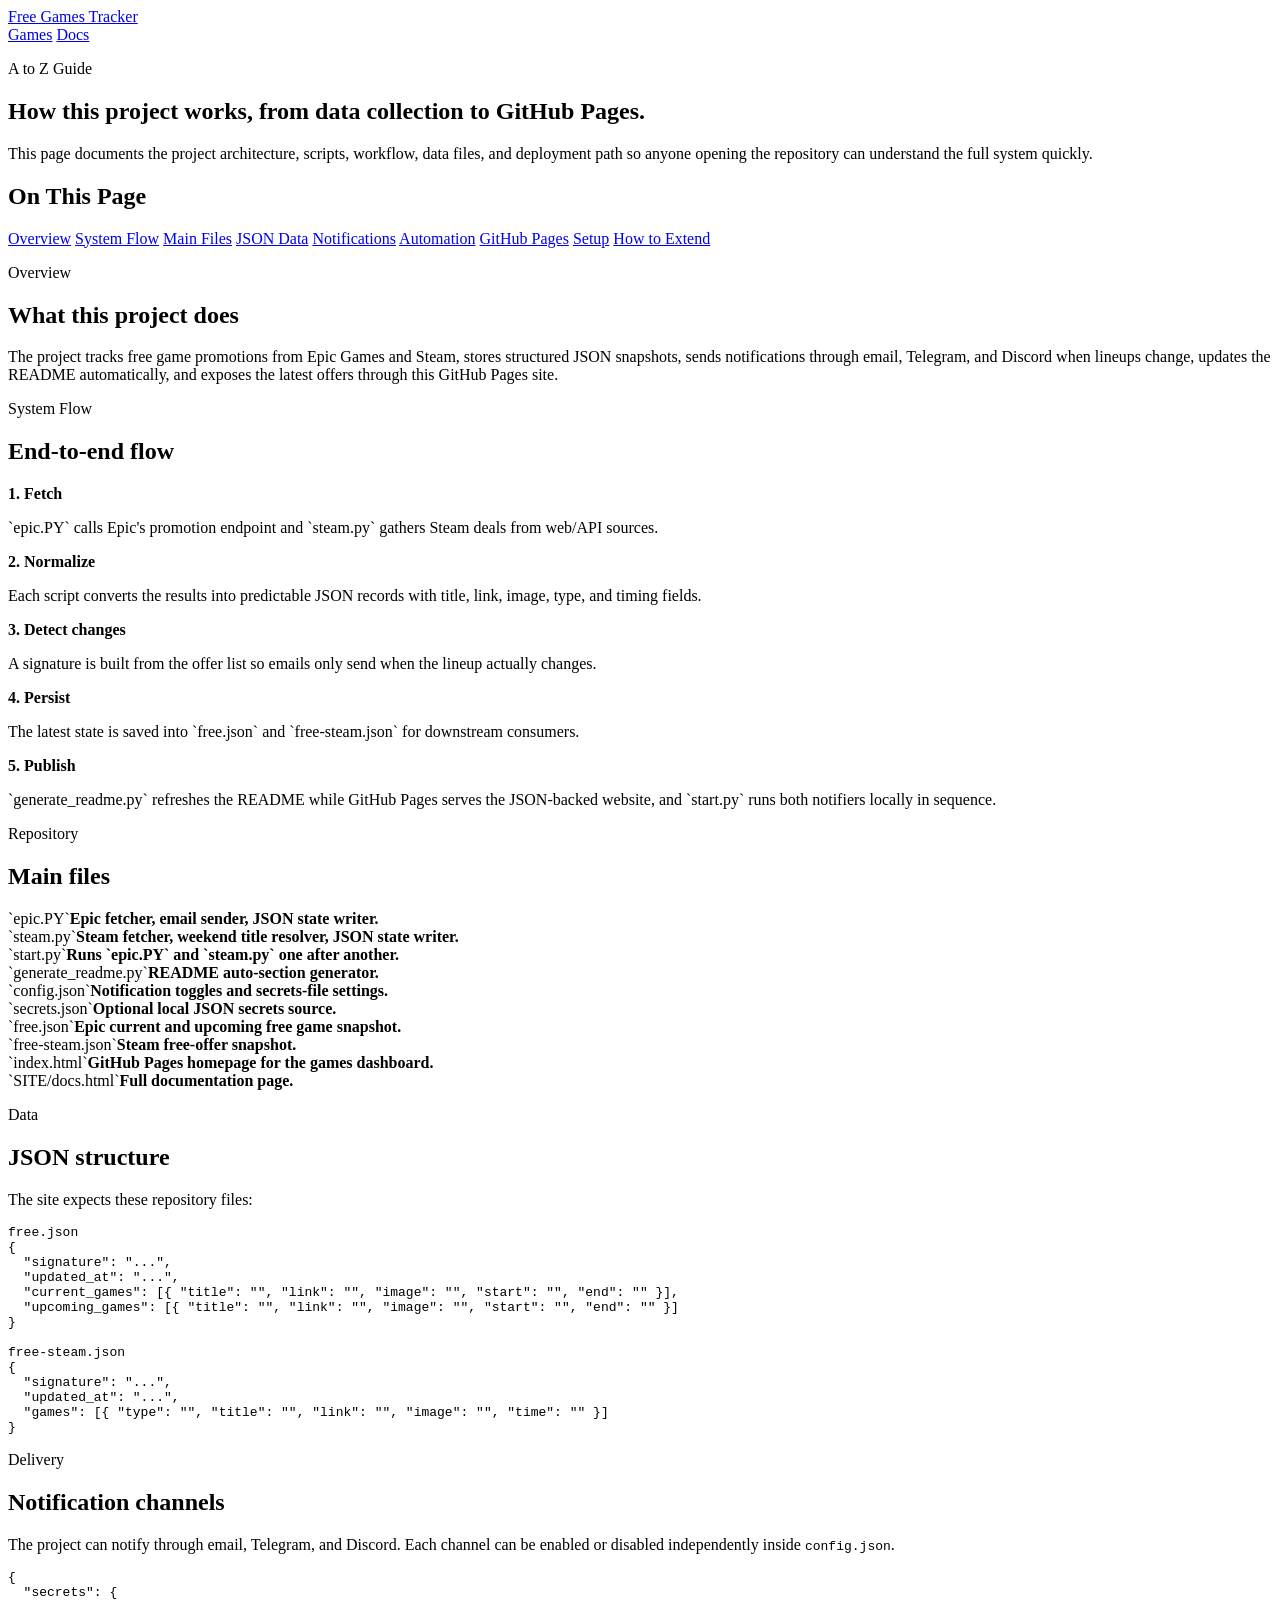
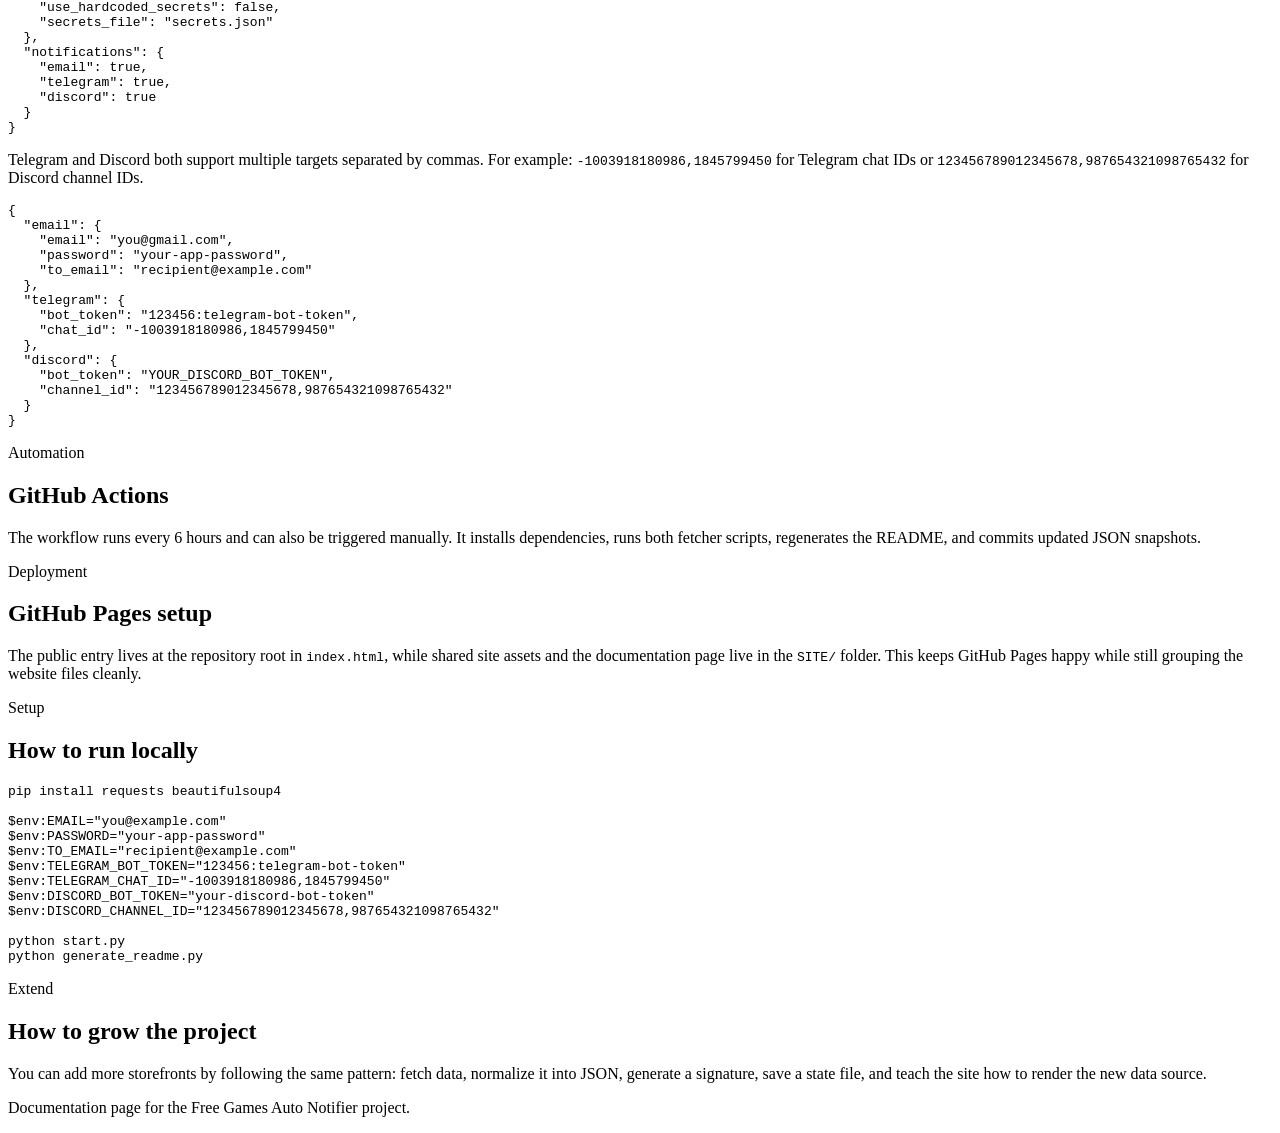
==== SITE/docs.html @ 1829870d "docs updated" ====
<!DOCTYPE html>
<html lang="en">
<head>
  <meta charset="UTF-8">
  <meta name="viewport" content="width=device-width, initial-scale=1.0">
  <title>Project Docs | Free Games Tracker</title>
  <meta name="description" content="Project documentation for the Free Games Auto Notifier and GitHub Pages site.">
  <link rel="preconnect" href="https://fonts.googleapis.com">
  <link rel="preconnect" href="https://fonts.gstatic.com" crossorigin>
  <link href="https://fonts.googleapis.com/css2?family=Space+Grotesk:wght@400;500;700&family=IBM+Plex+Sans:wght@400;500;600&display=swap" rel="stylesheet">
  <link rel="stylesheet" href="site.css">
</head>
<body class="site-shell docs-shell">
  <div class="page-glow page-glow-a"></div>
  <div class="page-glow page-glow-b"></div>

  <header class="topbar">
    <a class="brand" href="index.html">Free Games Tracker</a>
    <nav class="nav">
      <a class="nav-link" href="index.html">Games</a>
      <a class="nav-link active" href="docs.html">Docs</a>
    </nav>
  </header>

  <main class="layout docs-layout">
    <section class="hero docs-hero">
      <div class="hero-copy">
        <p class="eyebrow">A to Z Guide</p>
        <h1>How this project works, from data collection to GitHub Pages.</h1>
        <p class="hero-text">
          This page documents the project architecture, scripts, workflow, data files, and deployment path
          so anyone opening the repository can understand the full system quickly.
        </p>
      </div>
    </section>

    <section class="docs-grid">
      <aside class="toc-panel">
        <h2>On This Page</h2>
        <a href="#overview">Overview</a>
        <a href="#flow">System Flow</a>
        <a href="#files">Main Files</a>
        <a href="#json">JSON Data</a>
        <a href="#notifications">Notifications</a>
        <a href="#automation">Automation</a>
        <a href="#pages">GitHub Pages</a>
        <a href="#setup">Setup</a>
        <a href="#extend">How to Extend</a>
      </aside>

      <div class="docs-content">
        <section class="doc-block" id="overview">
          <p class="eyebrow">Overview</p>
          <h2>What this project does</h2>
          <p>
            The project tracks free game promotions from Epic Games and Steam, stores structured JSON snapshots,
            sends notifications through email, Telegram, and Discord when lineups change, updates the README automatically, and exposes the latest
            offers through this GitHub Pages site.
          </p>
        </section>

        <section class="doc-block" id="flow">
          <p class="eyebrow">System Flow</p>
          <h2>End-to-end flow</h2>
          <div class="timeline">
            <div class="timeline-item">
              <strong>1. Fetch</strong>
              <p>`epic.PY` calls Epic's promotion endpoint and `steam.py` gathers Steam deals from web/API sources.</p>
            </div>
            <div class="timeline-item">
              <strong>2. Normalize</strong>
              <p>Each script converts the results into predictable JSON records with title, link, image, type, and timing fields.</p>
            </div>
            <div class="timeline-item">
              <strong>3. Detect changes</strong>
              <p>A signature is built from the offer list so emails only send when the lineup actually changes.</p>
            </div>
            <div class="timeline-item">
              <strong>4. Persist</strong>
              <p>The latest state is saved into `free.json` and `free-steam.json` for downstream consumers.</p>
            </div>
            <div class="timeline-item">
              <strong>5. Publish</strong>
              <p>`generate_readme.py` refreshes the README while GitHub Pages serves the JSON-backed website, and `start.py` runs both notifiers locally in sequence.</p>
            </div>
          </div>
        </section>

        <section class="doc-block" id="files">
          <p class="eyebrow">Repository</p>
          <h2>Main files</h2>
          <div class="info-table">
            <div class="info-row"><span>`epic.PY`</span><strong>Epic fetcher, email sender, JSON state writer.</strong></div>
            <div class="info-row"><span>`steam.py`</span><strong>Steam fetcher, weekend title resolver, JSON state writer.</strong></div>
            <div class="info-row"><span>`start.py`</span><strong>Runs `epic.PY` and `steam.py` one after another.</strong></div>
            <div class="info-row"><span>`generate_readme.py`</span><strong>README auto-section generator.</strong></div>
            <div class="info-row"><span>`config.json`</span><strong>Notification toggles and secrets-file settings.</strong></div>
            <div class="info-row"><span>`secrets.json`</span><strong>Optional local JSON secrets source.</strong></div>
            <div class="info-row"><span>`free.json`</span><strong>Epic current and upcoming free game snapshot.</strong></div>
            <div class="info-row"><span>`free-steam.json`</span><strong>Steam free-offer snapshot.</strong></div>
            <div class="info-row"><span>`index.html`</span><strong>GitHub Pages homepage for the games dashboard.</strong></div>
            <div class="info-row"><span>`SITE/docs.html`</span><strong>Full documentation page.</strong></div>
          </div>
        </section>

        <section class="doc-block" id="json">
          <p class="eyebrow">Data</p>
          <h2>JSON structure</h2>
          <p>The site expects these repository files:</p>
          <div class="code-card">
            <pre><code>free.json
{
  "signature": "...",
  "updated_at": "...",
  "current_games": [{ "title": "", "link": "", "image": "", "start": "", "end": "" }],
  "upcoming_games": [{ "title": "", "link": "", "image": "", "start": "", "end": "" }]
}

free-steam.json
{
  "signature": "...",
  "updated_at": "...",
  "games": [{ "type": "", "title": "", "link": "", "image": "", "time": "" }]
}</code></pre>
          </div>
        </section>

        <section class="doc-block" id="notifications">
          <p class="eyebrow">Delivery</p>
          <h2>Notification channels</h2>
          <p>
            The project can notify through email, Telegram, and Discord. Each channel can be enabled or disabled
            independently inside <code>config.json</code>.
          </p>
          <div class="code-card">
            <pre><code>{
  "secrets": {
    "use_hardcoded_secrets": false,
    "secrets_file": "secrets.json"
  },
  "notifications": {
    "email": true,
    "telegram": true,
    "discord": true
  }
}</code></pre>
          </div>
          <p>
            Telegram and Discord both support multiple targets separated by commas. For example:
            <code>-1003918180986,1845799450</code> for Telegram chat IDs or
            <code>123456789012345678,987654321098765432</code> for Discord channel IDs.
          </p>
          <div class="code-card">
            <pre><code>{
  "email": {
    "email": "you@gmail.com",
    "password": "your-app-password",
    "to_email": "recipient@example.com"
  },
  "telegram": {
    "bot_token": "123456:telegram-bot-token",
    "chat_id": "-1003918180986,1845799450"
  },
  "discord": {
    "bot_token": "YOUR_DISCORD_BOT_TOKEN",
    "channel_id": "123456789012345678,987654321098765432"
  }
}</code></pre>
          </div>
        </section>

        <section class="doc-block" id="automation">
          <p class="eyebrow">Automation</p>
          <h2>GitHub Actions</h2>
          <p>
            The workflow runs every 6 hours and can also be triggered manually. It installs dependencies,
            runs both fetcher scripts, regenerates the README, and commits updated JSON snapshots.
          </p>
        </section>

        <section class="doc-block" id="pages">
          <p class="eyebrow">Deployment</p>
          <h2>GitHub Pages setup</h2>
          <p>
            The public entry lives at the repository root in <code>index.html</code>, while shared site assets and
            the documentation page live in the <code>SITE/</code> folder. This keeps GitHub Pages happy while still
            grouping the website files cleanly.
          </p>
        </section>

        <section class="doc-block" id="setup">
          <p class="eyebrow">Setup</p>
          <h2>How to run locally</h2>
          <div class="code-card">
            <pre><code>pip install requests beautifulsoup4

$env:EMAIL="you@example.com"
$env:PASSWORD="your-app-password"
$env:TO_EMAIL="recipient@example.com"
$env:TELEGRAM_BOT_TOKEN="123456:telegram-bot-token"
$env:TELEGRAM_CHAT_ID="-1003918180986,1845799450"
$env:DISCORD_BOT_TOKEN="your-discord-bot-token"
$env:DISCORD_CHANNEL_ID="123456789012345678,987654321098765432"

python start.py
python generate_readme.py</code></pre>
          </div>
        </section>

        <section class="doc-block" id="extend">
          <p class="eyebrow">Extend</p>
          <h2>How to grow the project</h2>
          <p>
            You can add more storefronts by following the same pattern: fetch data, normalize it into JSON,
            generate a signature, save a state file, and teach the site how to render the new data source.
          </p>
        </section>
      </div>
    </section>
  </main>

  <footer class="footer">
    <p>Documentation page for the Free Games Auto Notifier project.</p>
  </footer>
</body>
</html>
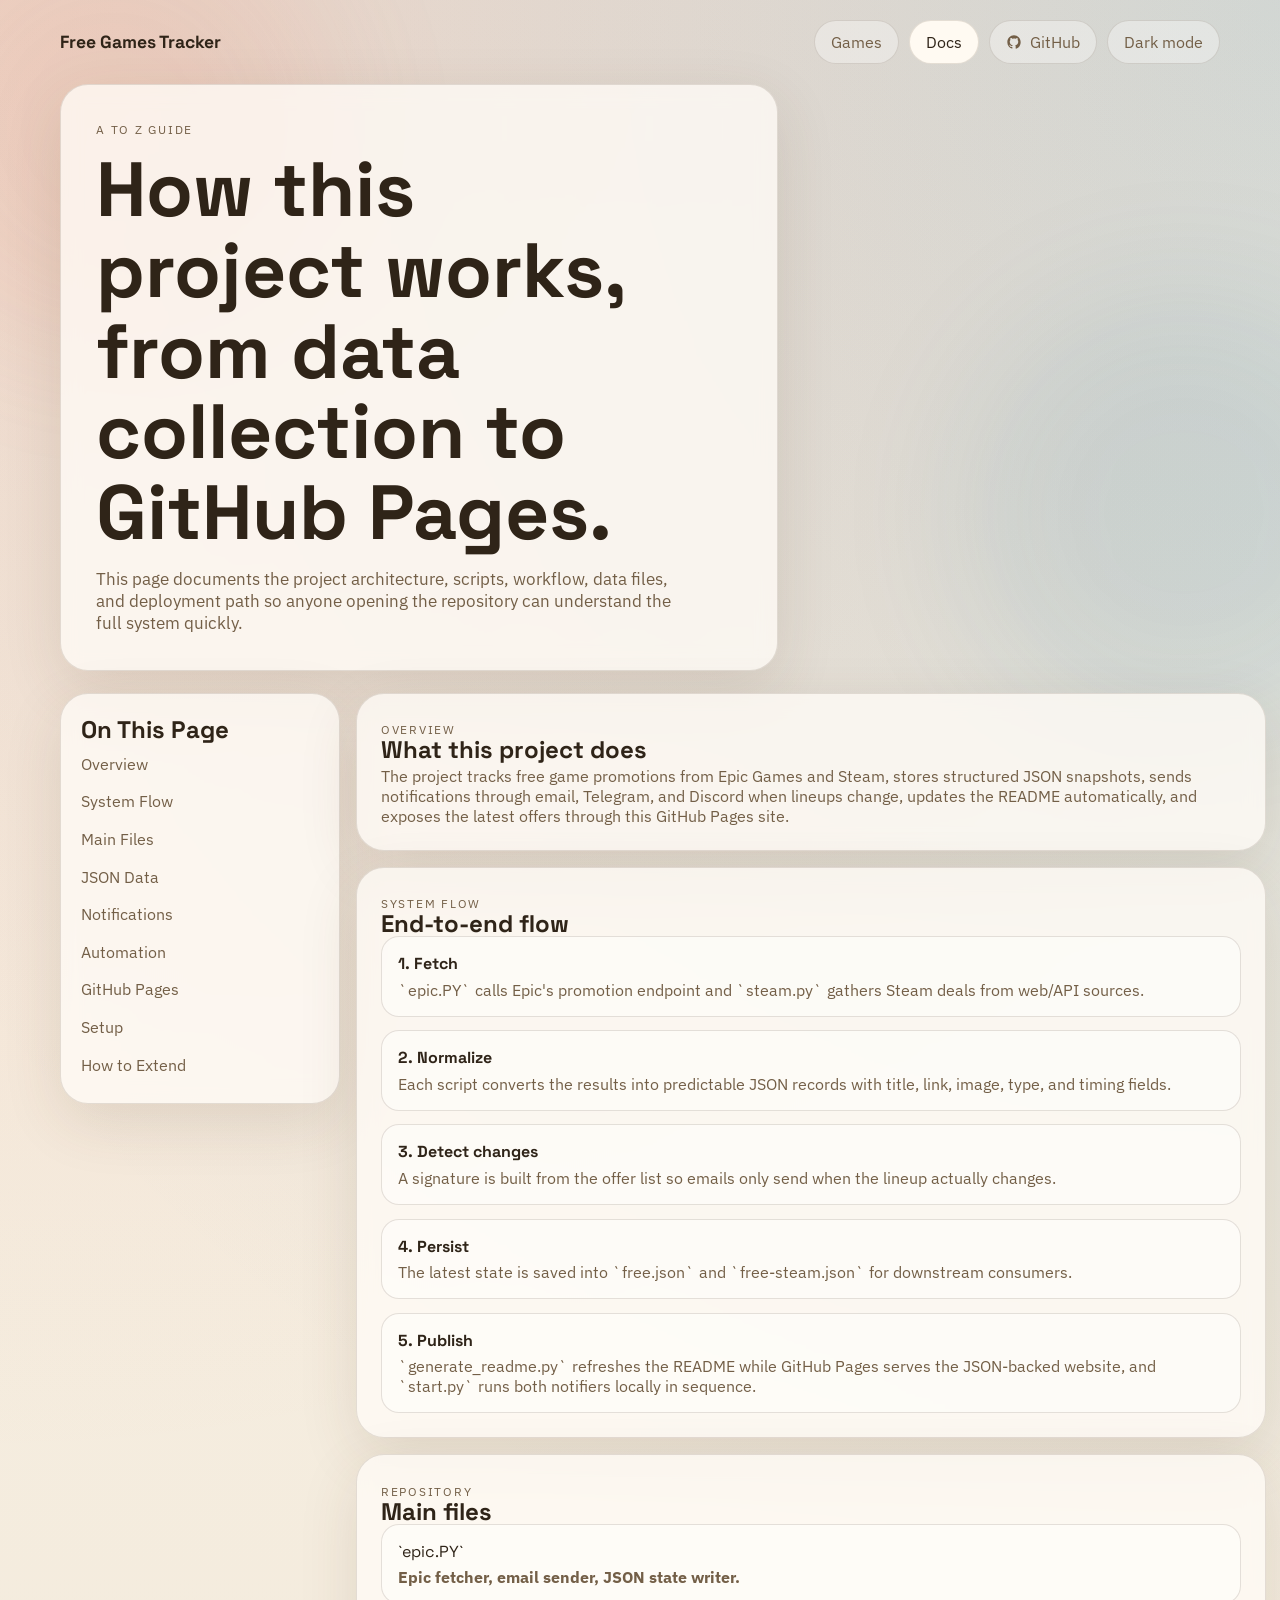
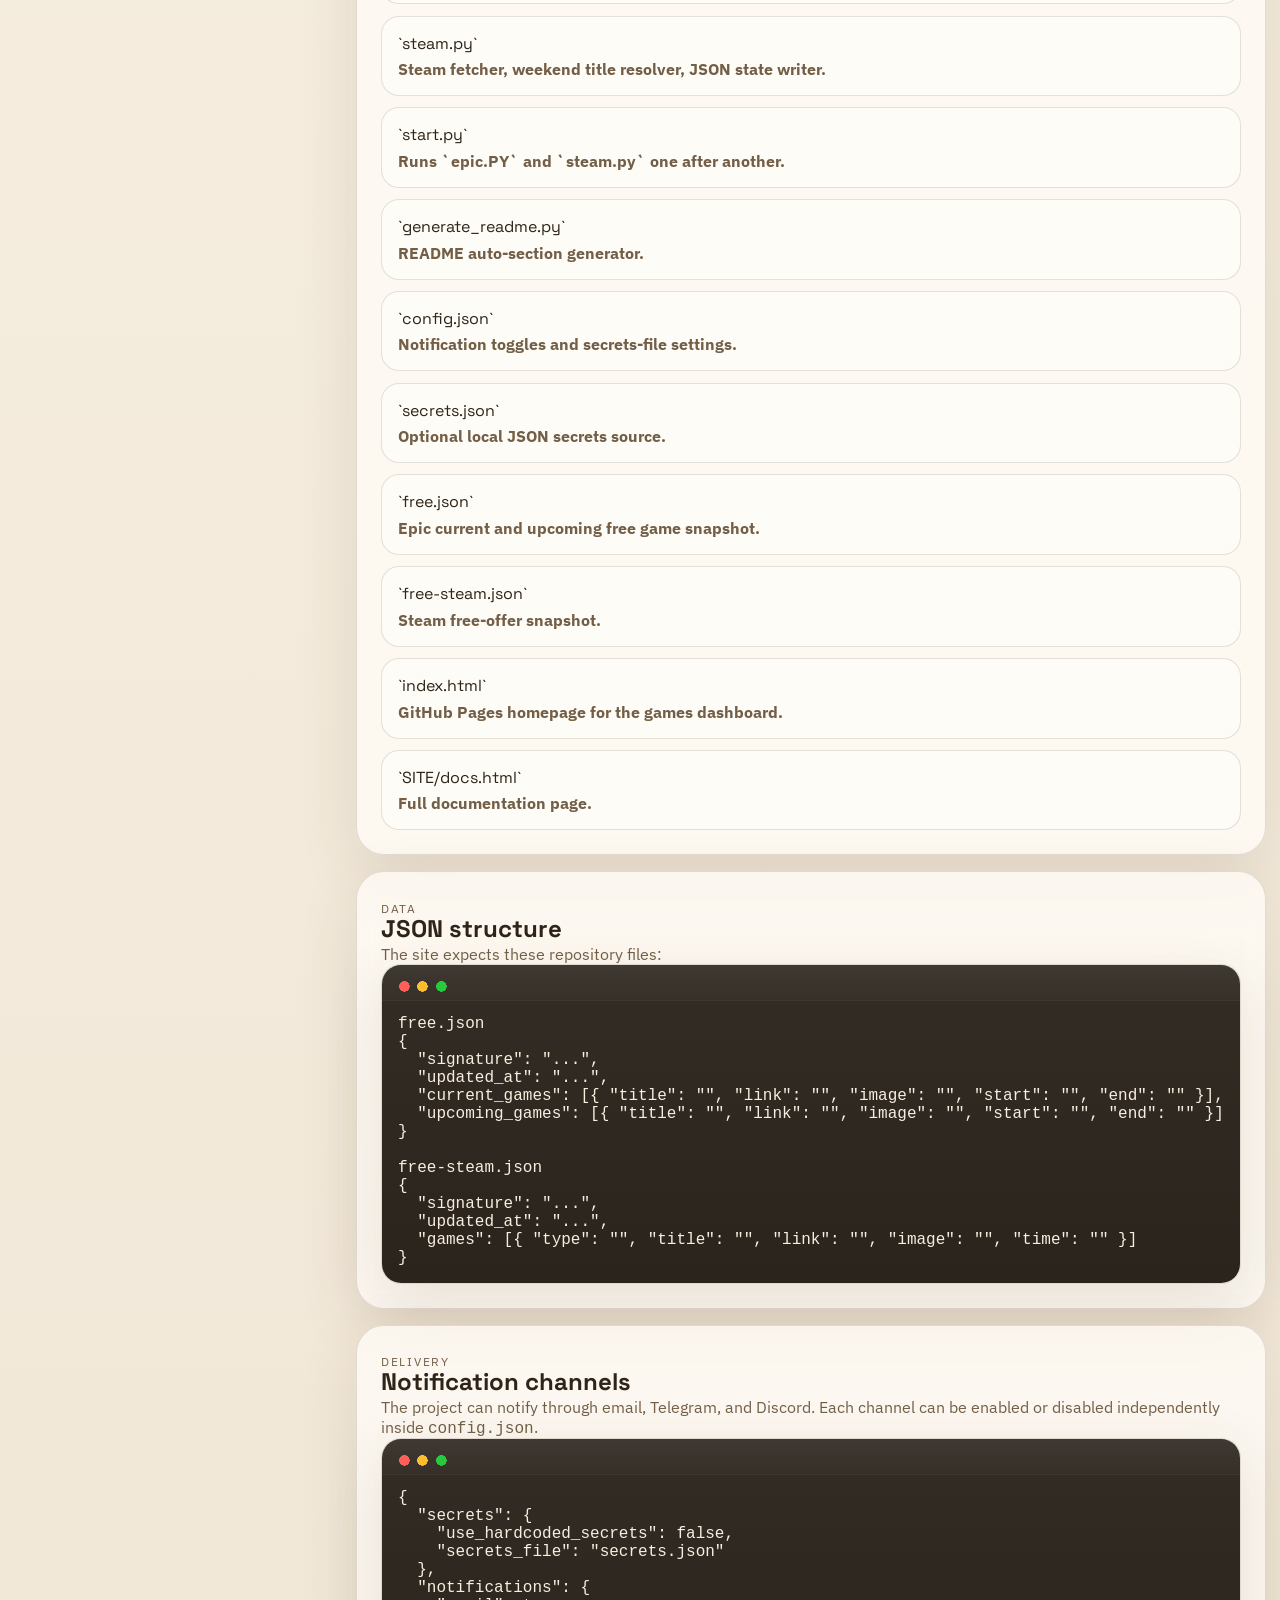
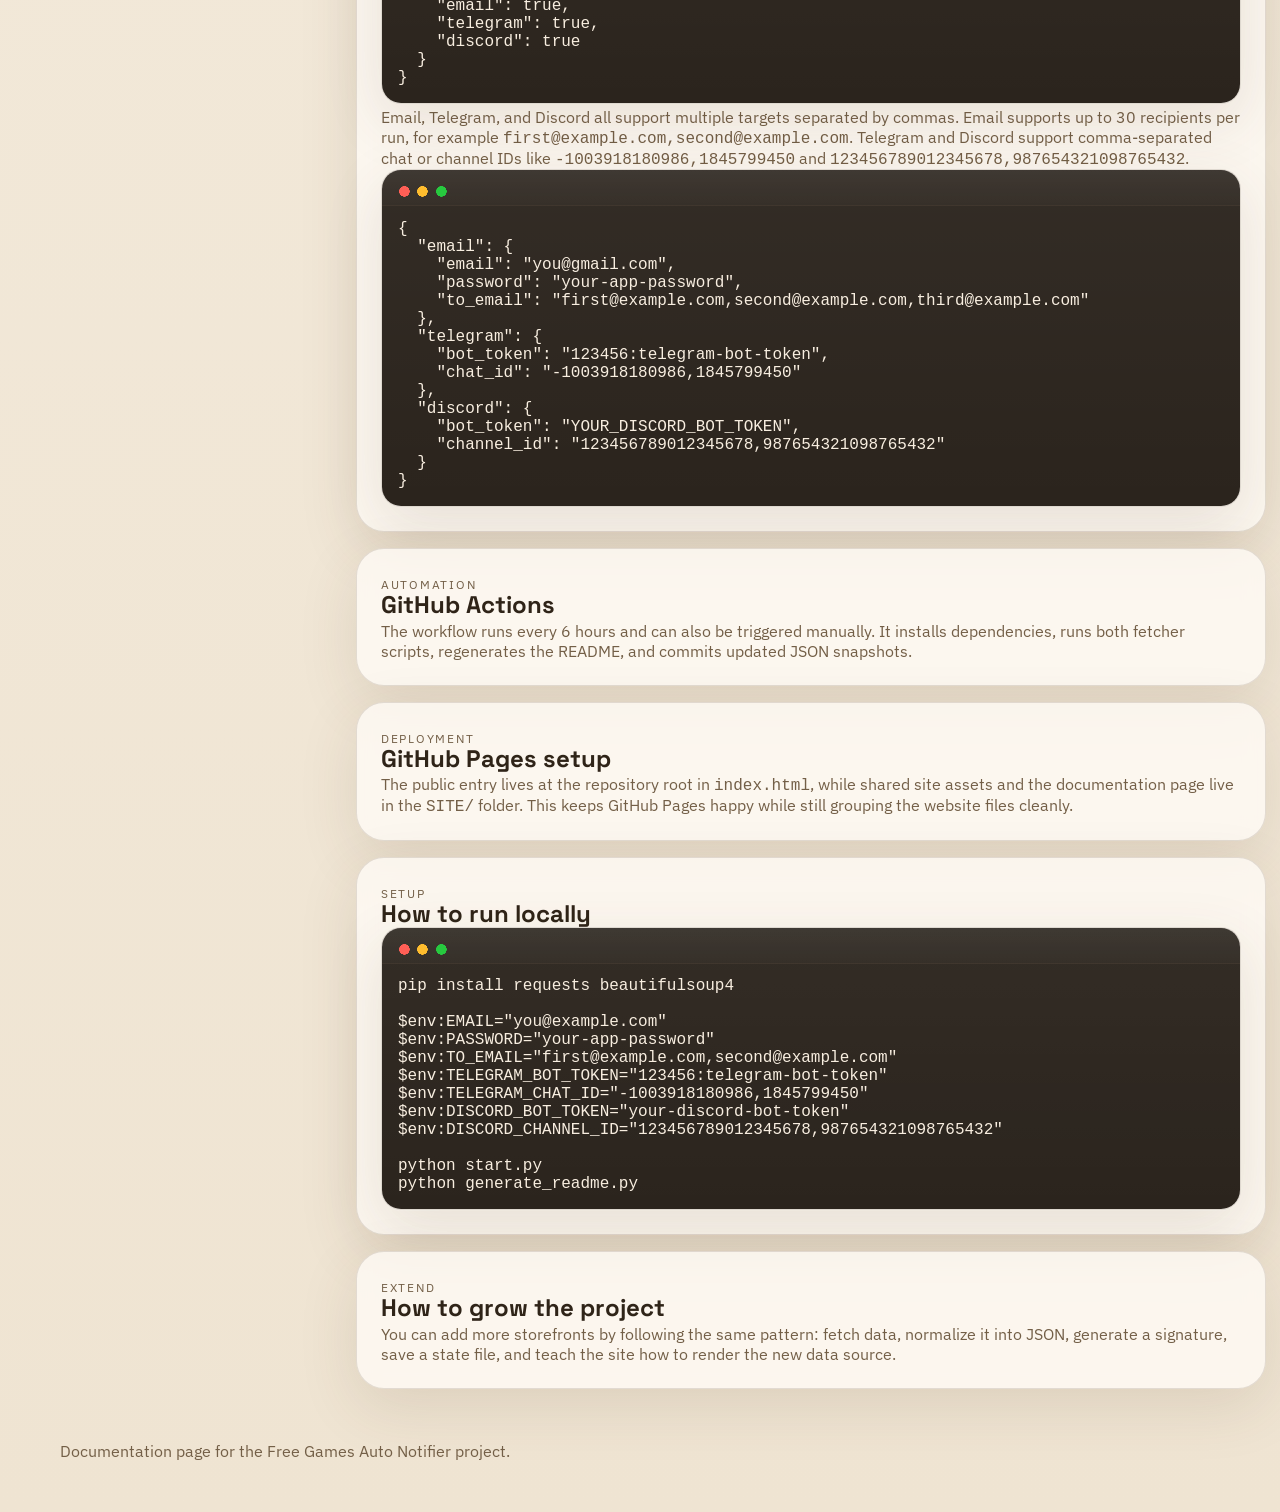
==== commit 6cbd075f: "github repo added on site" ====
--- a/SITE/docs.html
+++ b/SITE/docs.html
@@ -5,6 +5,12 @@
   <meta name="viewport" content="width=device-width, initial-scale=1.0">
   <title>Project Docs | Free Games Tracker</title>
   <meta name="description" content="Project documentation for the Free Games Auto Notifier and GitHub Pages site.">
+  <script>
+    (() => {
+      const savedTheme = localStorage.getItem("site-theme");
+      document.documentElement.dataset.theme = savedTheme || "light";
+    })();
+  </script>
   <link rel="preconnect" href="https://fonts.googleapis.com">
   <link rel="preconnect" href="https://fonts.gstatic.com" crossorigin>
   <link href="https://fonts.googleapis.com/css2?family=Space+Grotesk:wght@400;500;700&family=IBM+Plex+Sans:wght@400;500;600&display=swap" rel="stylesheet">
@@ -15,10 +21,17 @@
   <div class="page-glow page-glow-b"></div>
 
   <header class="topbar">
-    <a class="brand" href="index.html">Free Games Tracker</a>
+    <a class="brand" href="../index.html">Free Games Tracker</a>
     <nav class="nav">
-      <a class="nav-link" href="index.html">Games</a>
+      <a class="nav-link" href="../index.html">Games</a>
       <a class="nav-link active" href="docs.html">Docs</a>
+      <a class="icon-link" href="https://github.com/jaixmario/free-games-notifier" target="_blank" rel="noopener noreferrer" aria-label="Open GitHub repository">
+        <svg viewBox="0 0 24 24" aria-hidden="true">
+          <path d="M12 2C6.48 2 2 6.58 2 12.23c0 4.52 2.87 8.35 6.84 9.7.5.1.68-.22.68-.5 0-.24-.01-1.05-.01-1.9-2.78.62-3.37-1.21-3.37-1.21-.46-1.2-1.11-1.52-1.11-1.52-.91-.64.07-.63.07-.63 1 .08 1.53 1.06 1.53 1.06.9 1.57 2.35 1.12 2.92.86.09-.67.35-1.12.64-1.37-2.22-.26-4.56-1.14-4.56-5.09 0-1.13.39-2.05 1.03-2.78-.1-.26-.45-1.31.1-2.74 0 0 .84-.28 2.75 1.06A9.3 9.3 0 0 1 12 6.89c.85 0 1.71.12 2.51.36 1.91-1.34 2.75-1.06 2.75-1.06.55 1.43.2 2.48.1 2.74.64.73 1.03 1.65 1.03 2.78 0 3.96-2.34 4.83-4.57 5.08.36.32.68.94.68 1.9 0 1.37-.01 2.47-.01 2.81 0 .28.18.61.69.5A10.25 10.25 0 0 0 22 12.23C22 6.58 17.52 2 12 2Z"/>
+        </svg>
+        <span>GitHub</span>
+      </a>
+      <button class="theme-toggle" id="theme-toggle" type="button" aria-label="Toggle dark mode">Dark mode</button>
     </nav>
   </header>
 
@@ -108,7 +121,7 @@
           <h2>JSON structure</h2>
           <p>The site expects these repository files:</p>
           <div class="code-card">
-            <pre><code>free.json
+            <pre class="code-window"><code class="language-json">free.json
 {
   "signature": "...",
   "updated_at": "...",
@@ -133,7 +146,7 @@
             independently inside <code>config.json</code>.
           </p>
           <div class="code-card">
-            <pre><code>{
+            <pre class="code-window"><code class="language-json">{
   "secrets": {
     "use_hardcoded_secrets": false,
     "secrets_file": "secrets.json"
@@ -146,16 +159,17 @@
 }</code></pre>
           </div>
           <p>
-            Telegram and Discord both support multiple targets separated by commas. For example:
-            <code>-1003918180986,1845799450</code> for Telegram chat IDs or
-            <code>123456789012345678,987654321098765432</code> for Discord channel IDs.
-          </p>
-          <div class="code-card">
-            <pre><code>{
+            Email, Telegram, and Discord all support multiple targets separated by commas. Email supports up to
+            30 recipients per run, for example <code>first@example.com,second@example.com</code>. Telegram and
+            Discord support comma-separated chat or channel IDs like <code>-1003918180986,1845799450</code> and
+            <code>123456789012345678,987654321098765432</code>.
+          </p>
+          <div class="code-card">
+            <pre class="code-window"><code class="language-json">{
   "email": {
     "email": "you@gmail.com",
     "password": "your-app-password",
-    "to_email": "recipient@example.com"
+    "to_email": "first@example.com,second@example.com,third@example.com"
   },
   "telegram": {
     "bot_token": "123456:telegram-bot-token",
@@ -192,11 +206,11 @@
           <p class="eyebrow">Setup</p>
           <h2>How to run locally</h2>
           <div class="code-card">
-            <pre><code>pip install requests beautifulsoup4
+            <pre class="code-window"><code class="language-powershell">pip install requests beautifulsoup4
 
 $env:EMAIL="you@example.com"
 $env:PASSWORD="your-app-password"
-$env:TO_EMAIL="recipient@example.com"
+$env:TO_EMAIL="first@example.com,second@example.com"
 $env:TELEGRAM_BOT_TOKEN="123456:telegram-bot-token"
 $env:TELEGRAM_CHAT_ID="-1003918180986,1845799450"
 $env:DISCORD_BOT_TOKEN="your-discord-bot-token"
@@ -222,5 +236,7 @@
   <footer class="footer">
     <p>Documentation page for the Free Games Auto Notifier project.</p>
   </footer>
+
+  <script src="site.js"></script>
 </body>
 </html>
--- a/SITE/site.css
+++ b/SITE/site.css
@@ -0,0 +1,310 @@
+:root {
+  --bg: #f7f0e4;
+  --bg-deep: #efe4d2;
+  --surface: rgba(255, 252, 246, 0.78);
+  --surface-strong: #fffaf2;
+  --border: rgba(73, 54, 32, 0.14);
+  --text: #2f2418;
+  --muted: #735f47;
+  --epic: #e35d3d;
+  --upcoming: #d49a22;
+  --steam: #0f5f8c;
+  --shadow: 0 18px 60px rgba(84, 57, 29, 0.12);
+  --code-bg: #2b241d;
+  --code-text: #f8eee0;
+  --button-text: #fffaf2;
+  --code-border: rgba(73, 54, 32, 0.18);
+  --code-keyword: #8b2bbd;
+  --code-string: #0f6f4f;
+  --code-number: #a84700;
+  --code-boolean: #9b1c4c;
+  --code-property: #005fb8;
+  --code-comment: #6e7781;
+  --code-command: #7a3b00;
+  --code-variable: #9f2f7f;
+  --code-operator: #495057;
+  --button-primary-bg: #2f2418;
+  --button-primary-hover: #1f1710;
+}
+
+:root[data-theme="dark"] {
+  --bg: #09131c;
+  --bg-deep: #101d29;
+  --surface: rgba(17, 28, 40, 0.86);
+  --surface-strong: #162433;
+  --border: rgba(138, 173, 207, 0.2);
+  --text: #ecf4fb;
+  --muted: #a7bdd1;
+  --epic: #ff936c;
+  --upcoming: #ffd36b;
+  --steam: #78c8f4;
+  --shadow: 0 24px 70px rgba(0, 0, 0, 0.36);
+  --code-bg: #081119;
+  --code-text: #ebf5ff;
+  --button-text: #0e1822;
+  --code-border: rgba(138, 173, 207, 0.18);
+  --code-keyword: #c792ea;
+  --code-string: #a5e075;
+  --code-number: #f7c46c;
+  --code-boolean: #ff7aa2;
+  --code-property: #7dcfff;
+  --code-comment: #7f8c98;
+  --code-command: #ffb86b;
+  --code-variable: #f29ad6;
+  --code-operator: #c9d4df;
+  --button-primary-bg: #ecf4fb;
+  --button-primary-hover: #d7e6f4;
+}
+
+* { box-sizing: border-box; }
+html { scroll-behavior: smooth; }
+body {
+  margin: 0;
+  color: var(--text);
+  background:
+    radial-gradient(circle at top left, rgba(227, 93, 61, 0.14), transparent 30%),
+    radial-gradient(circle at top right, rgba(15, 95, 140, 0.16), transparent 34%),
+    linear-gradient(180deg, var(--bg) 0%, var(--bg-deep) 100%);
+  font-family: "IBM Plex Sans", sans-serif;
+}
+:root[data-theme="dark"] body {
+  background:
+    radial-gradient(circle at top left, rgba(255, 147, 108, 0.16), transparent 28%),
+    radial-gradient(circle at top right, rgba(120, 200, 244, 0.15), transparent 34%),
+    linear-gradient(180deg, var(--bg) 0%, var(--bg-deep) 100%);
+}
+a { color: inherit; text-decoration: none; }
+code, pre { font-family: Consolas, "Courier New", monospace; }
+.site-shell { min-height: 100vh; position: relative; overflow-x: hidden; }
+.page-glow {
+  position: fixed;
+  width: 28rem;
+  height: 28rem;
+  border-radius: 50%;
+  filter: blur(70px);
+  opacity: 0.35;
+  pointer-events: none;
+  z-index: 0;
+}
+.page-glow-a { background: rgba(227, 93, 61, 0.28); top: -6rem; left: -7rem; }
+.page-glow-b { background: rgba(15, 95, 140, 0.24); right: -8rem; top: 18rem; }
+.topbar, .layout, .footer { position: relative; z-index: 1; }
+.topbar {
+  max-width: 1200px;
+  margin: 0 auto;
+  padding: 1.25rem 1.25rem 0;
+  display: flex;
+  justify-content: space-between;
+  align-items: center;
+  gap: 1rem;
+}
+.brand { font-family: "Space Grotesk", sans-serif; font-size: 1.1rem; font-weight: 700; }
+.nav { display: flex; gap: 0.6rem; flex-wrap: wrap; }
+.nav-link {
+  padding: 0.7rem 1rem;
+  border-radius: 999px;
+  background: rgba(255, 255, 255, 0.36);
+  border: 1px solid var(--border);
+  color: var(--muted);
+}
+.nav-link.active, .nav-link:hover { background: var(--surface-strong); color: var(--text); }
+.icon-link {
+  display: inline-flex;
+  align-items: center;
+  gap: 0.55rem;
+  padding: 0.7rem 1rem;
+  border-radius: 999px;
+  background: rgba(255, 255, 255, 0.36);
+  border: 1px solid var(--border);
+  color: var(--muted);
+  transition: background 0.2s ease, color 0.2s ease, transform 0.2s ease;
+}
+.icon-link:hover {
+  background: var(--surface-strong);
+  color: var(--text);
+  transform: translateY(-1px);
+}
+.icon-link svg {
+  width: 1rem;
+  height: 1rem;
+  fill: currentColor;
+  flex: 0 0 auto;
+}
+.theme-toggle {
+  padding: 0.7rem 1rem;
+  border-radius: 999px;
+  border: 1px solid var(--border);
+  background: rgba(255, 255, 255, 0.36);
+  color: var(--muted);
+  font: inherit;
+  cursor: pointer;
+  transition: background 0.2s ease, color 0.2s ease, transform 0.2s ease;
+}
+.theme-toggle:hover {
+  background: var(--surface-strong);
+  color: var(--text);
+  transform: translateY(-1px);
+}
+:root[data-theme="dark"] .nav-link,
+:root[data-theme="dark"] .icon-link,
+:root[data-theme="dark"] .theme-toggle {
+  background: rgba(255, 255, 255, 0.04);
+}
+.layout { max-width: 1200px; margin: 0 auto; padding: 1.25rem; }
+.hero { display: grid; grid-template-columns: 1.7fr 1fr; gap: 1.25rem; align-items: stretch; }
+.hero-copy, .status-panel, .panel, .summary-card, .toc-panel, .doc-block, .code-card {
+  background: var(--surface);
+  backdrop-filter: blur(10px);
+  border: 1px solid var(--border);
+  box-shadow: var(--shadow);
+}
+.hero-copy, .status-panel, .panel, .summary-card, .toc-panel, .doc-block { border-radius: 28px; }
+.hero-copy { padding: 2.2rem; }
+.hero-copy h1, .section-heading h2, .doc-block h2 {
+  margin: 0;
+  font-family: "Space Grotesk", sans-serif;
+  line-height: 1.05;
+}
+.hero-copy h1 { font-size: clamp(2.4rem, 6vw, 4.8rem); max-width: 12ch; }
+.hero-text { max-width: 58ch; font-size: 1.05rem; color: var(--muted); margin: 1rem 0 0; }
+.eyebrow { margin: 0 0 0.8rem; text-transform: uppercase; letter-spacing: 0.14em; font-size: 0.78rem; color: var(--muted); }
+.hero-actions { display: flex; gap: 0.8rem; flex-wrap: wrap; margin-top: 1.5rem; }
+.button {
+  display: inline-flex;
+  align-items: center;
+  justify-content: center;
+  min-height: 46px;
+  padding: 0 1.1rem;
+  border-radius: 999px;
+  font-weight: 600;
+  border: 1px solid transparent;
+}
+.button-primary { background: var(--button-primary-bg); color: var(--button-text); }
+.button-primary:hover { background: var(--button-primary-hover); }
+.button-secondary { background: transparent; border-color: var(--border); }
+.status-panel { padding: 1.5rem; display: flex; flex-direction: column; justify-content: space-between; }
+.status-label { margin: 0 0 1rem; font-size: 0.82rem; text-transform: uppercase; letter-spacing: 0.12em; color: var(--muted); }
+.status-list { display: grid; gap: 0.9rem; }
+.status-item {
+  padding: 1rem;
+  border-radius: 20px;
+  background: rgba(255, 255, 255, 0.46);
+  border: 1px solid var(--border);
+  display: flex;
+  justify-content: space-between;
+  align-items: center;
+  gap: 0.8rem;
+}
+:root[data-theme="dark"] .status-item,
+:root[data-theme="dark"] .timeline-item,
+:root[data-theme="dark"] .info-row,
+:root[data-theme="dark"] .game-card {
+  background: rgba(255, 255, 255, 0.03);
+}
+.status-item span, .status-footnote, .summary-note, .empty-state { color: var(--muted); }
+.summary-grid { display: grid; grid-template-columns: repeat(3, minmax(0, 1fr)); gap: 1rem; margin-top: 1rem; }
+.summary-card { padding: 1.4rem; }
+.summary-card h2 { margin: 0.3rem 0; font-family: "Space Grotesk", sans-serif; font-size: clamp(2rem, 4vw, 3rem); }
+.summary-label { margin: 0; color: var(--muted); font-size: 0.88rem; text-transform: uppercase; letter-spacing: 0.1em; }
+.accent-epic { border-top: 6px solid var(--epic); }
+.accent-upcoming { border-top: 6px solid var(--upcoming); }
+.accent-steam { border-top: 6px solid var(--steam); }
+.games-board, .docs-grid { margin-top: 1.4rem; }
+.section-heading { margin-bottom: 1rem; }
+.board-grid { display: grid; grid-template-columns: repeat(2, minmax(0, 1fr)); gap: 1rem; }
+.panel { padding: 1.25rem; }
+.steam-panel { margin-top: 1rem; }
+.panel-head { display: flex; justify-content: space-between; align-items: center; gap: 1rem; margin-bottom: 1rem; }
+.panel-head h3, .toc-panel h2 { margin: 0; font-family: "Space Grotesk", sans-serif; }
+.pill { padding: 0.45rem 0.75rem; border-radius: 999px; font-size: 0.82rem; font-weight: 700; }
+.pill-epic { background: rgba(227, 93, 61, 0.14); color: var(--epic); }
+.pill-upcoming { background: rgba(212, 154, 34, 0.16); color: #9a6900; }
+.pill-steam { background: rgba(15, 95, 140, 0.14); color: var(--steam); }
+.card-stack { display: grid; gap: 1rem; }
+.steam-grid { grid-template-columns: repeat(auto-fit, minmax(230px, 1fr)); }
+.game-card {
+  display: grid;
+  gap: 0.9rem;
+  border-radius: 24px;
+  overflow: hidden;
+  background: rgba(255, 255, 255, 0.56);
+  border: 1px solid var(--border);
+  transform: translateY(12px);
+  opacity: 0;
+  animation: riseIn 0.55s ease forwards;
+}
+.game-card img {
+  width: 100%;
+  aspect-ratio: 16 / 9;
+  object-fit: cover;
+  background: rgba(0, 0, 0, 0.06);
+}
+.game-card-body { padding: 0 1rem 1rem; }
+.game-meta { display: flex; justify-content: space-between; gap: 0.8rem; align-items: center; color: var(--muted); font-size: 0.88rem; }
+.game-card h4 { margin: 0.2rem 0 0.7rem; font-family: "Space Grotesk", sans-serif; font-size: 1.18rem; }
+.game-detail { margin: 0.35rem 0; color: var(--muted); font-size: 0.95rem; }
+.game-actions { margin-top: 0.95rem; }
+.text-link { font-weight: 700; color: var(--text); }
+.docs-grid { display: grid; grid-template-columns: 280px minmax(0, 1fr); gap: 1rem; align-items: start; }
+.toc-panel { padding: 1.25rem; position: sticky; top: 1rem; }
+.toc-panel a { display: block; color: var(--muted); padding: 0.55rem 0; }
+.toc-panel a:hover { color: var(--text); }
+.docs-content { display: grid; gap: 1rem; }
+.doc-block { padding: 1.5rem; }
+.timeline { display: grid; gap: 0.85rem; }
+.timeline-item, .info-row {
+  padding: 1rem;
+  background: rgba(255, 255, 255, 0.42);
+  border-radius: 18px;
+  border: 1px solid var(--border);
+}
+.timeline-item strong, .info-row span { display: block; font-family: "Space Grotesk", sans-serif; margin-bottom: 0.35rem; }
+.timeline-item p, .info-row strong, .doc-block p { margin: 0.2rem 0 0; color: var(--muted); }
+.info-table { display: grid; gap: 0.7rem; }
+.code-card { border-radius: 20px; overflow: auto; border: 1px solid var(--code-border); }
+.code-card pre {
+  margin: 0;
+  padding: 1rem;
+  background:
+    linear-gradient(180deg, rgba(255,255,255,0.04), rgba(255,255,255,0)),
+    var(--code-bg);
+  color: var(--code-text);
+}
+.code-card code {
+  color: inherit;
+}
+.code-window {
+  position: relative;
+}
+.code-window::before {
+  content: "";
+  display: block;
+  height: 2.2rem;
+  margin: -1rem -1rem 0.85rem;
+  background:
+    radial-gradient(circle, #ff5f56 0.32rem, transparent 0.34rem) 1rem 0.95rem / 0.8rem 0.8rem no-repeat,
+    radial-gradient(circle, #ffbd2e 0.32rem, transparent 0.34rem) 2.15rem 0.95rem / 0.8rem 0.8rem no-repeat,
+    radial-gradient(circle, #27c93f 0.32rem, transparent 0.34rem) 3.3rem 0.95rem / 0.8rem 0.8rem no-repeat,
+    linear-gradient(180deg, rgba(255,255,255,0.06), rgba(255,255,255,0.02));
+  border-bottom: 1px solid var(--code-border);
+}
+.tok-keyword { color: var(--code-keyword); }
+.tok-string { color: var(--code-string); }
+.tok-number { color: var(--code-number); }
+.tok-boolean { color: var(--code-boolean); }
+.tok-property { color: var(--code-property); }
+.tok-comment { color: var(--code-comment); }
+.tok-command { color: var(--code-command); }
+.tok-variable { color: var(--code-variable); }
+.tok-operator { color: var(--code-operator); }
+.footer { max-width: 1200px; margin: 0 auto; padding: 1rem 1.25rem 2.2rem; color: var(--muted); }
+@keyframes riseIn { to { transform: translateY(0); opacity: 1; } }
+@media (max-width: 960px) {
+  .hero, .board-grid, .summary-grid, .docs-grid { grid-template-columns: 1fr; }
+  .toc-panel { position: static; }
+}
+@media (max-width: 640px) {
+  .topbar { flex-direction: column; align-items: flex-start; }
+  .hero-copy { padding: 1.4rem; }
+  .panel, .summary-card, .doc-block, .toc-panel, .status-panel { padding: 1rem; }
+}
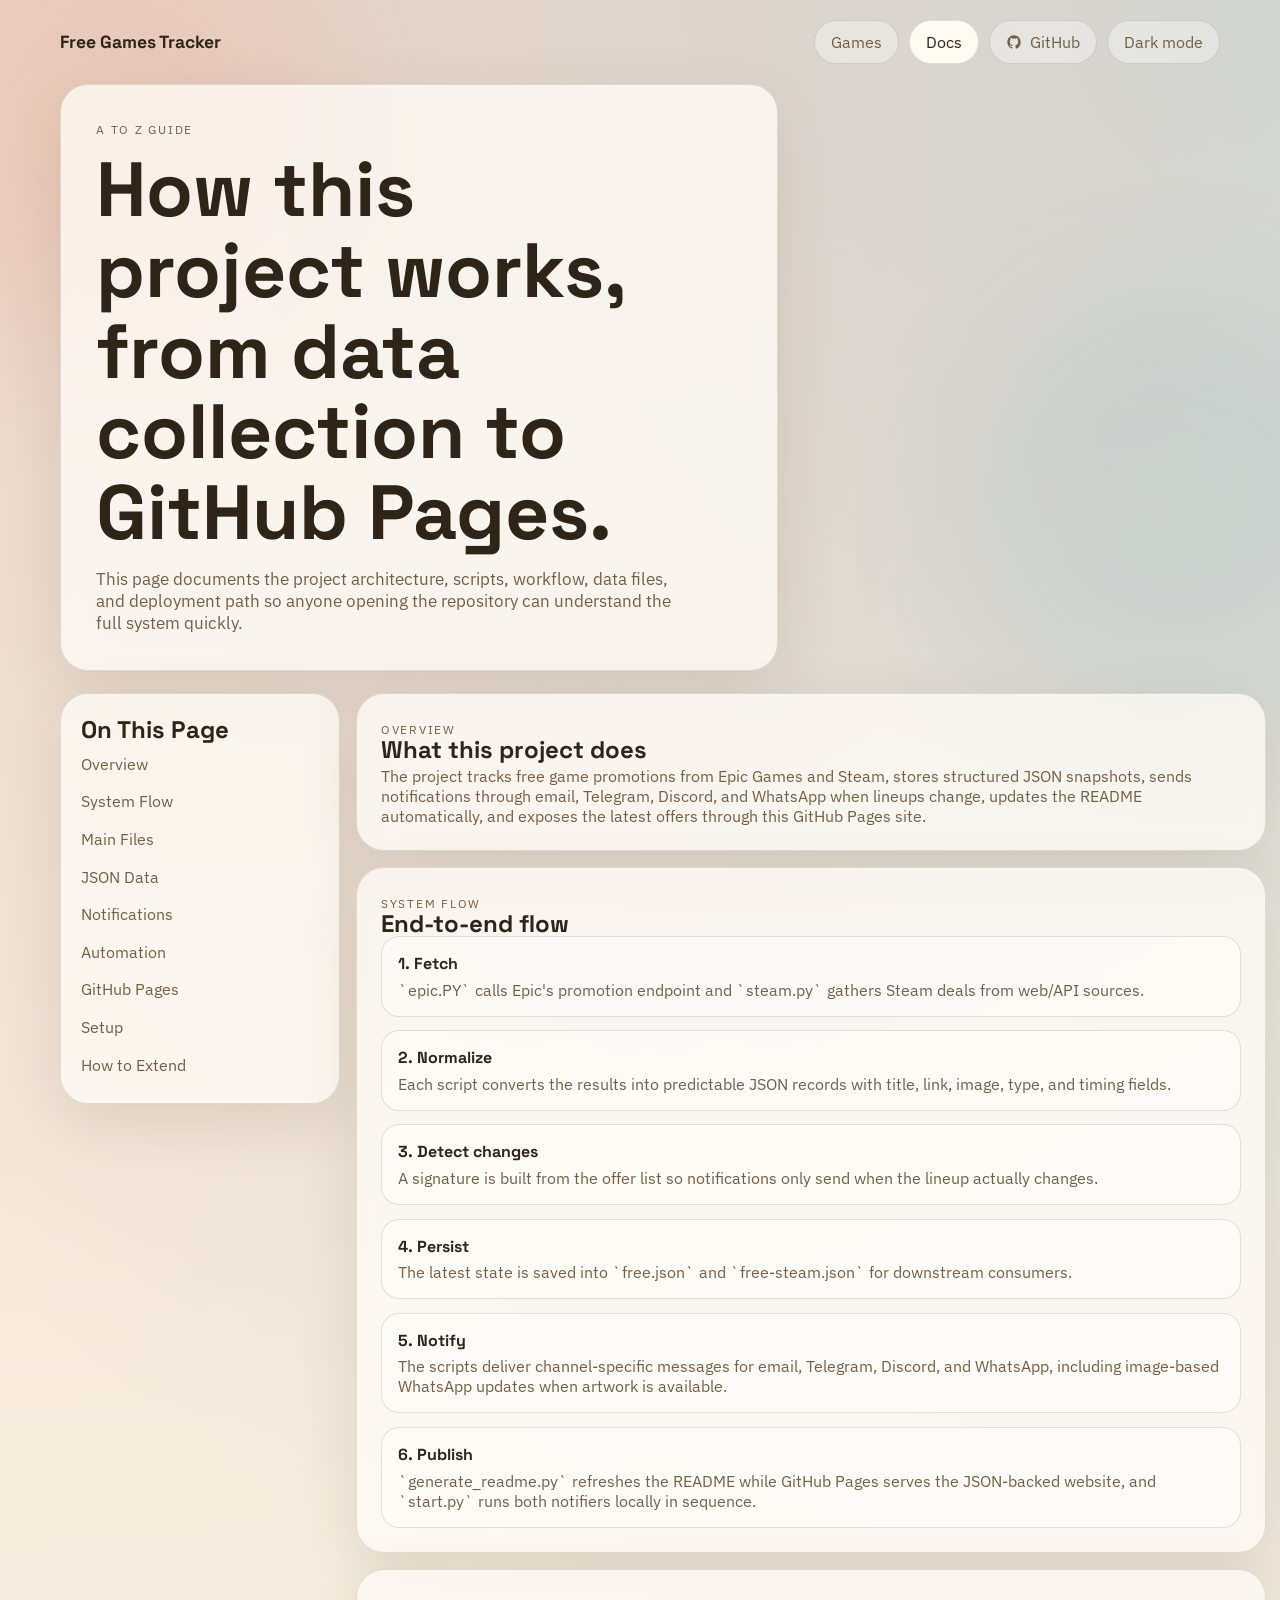
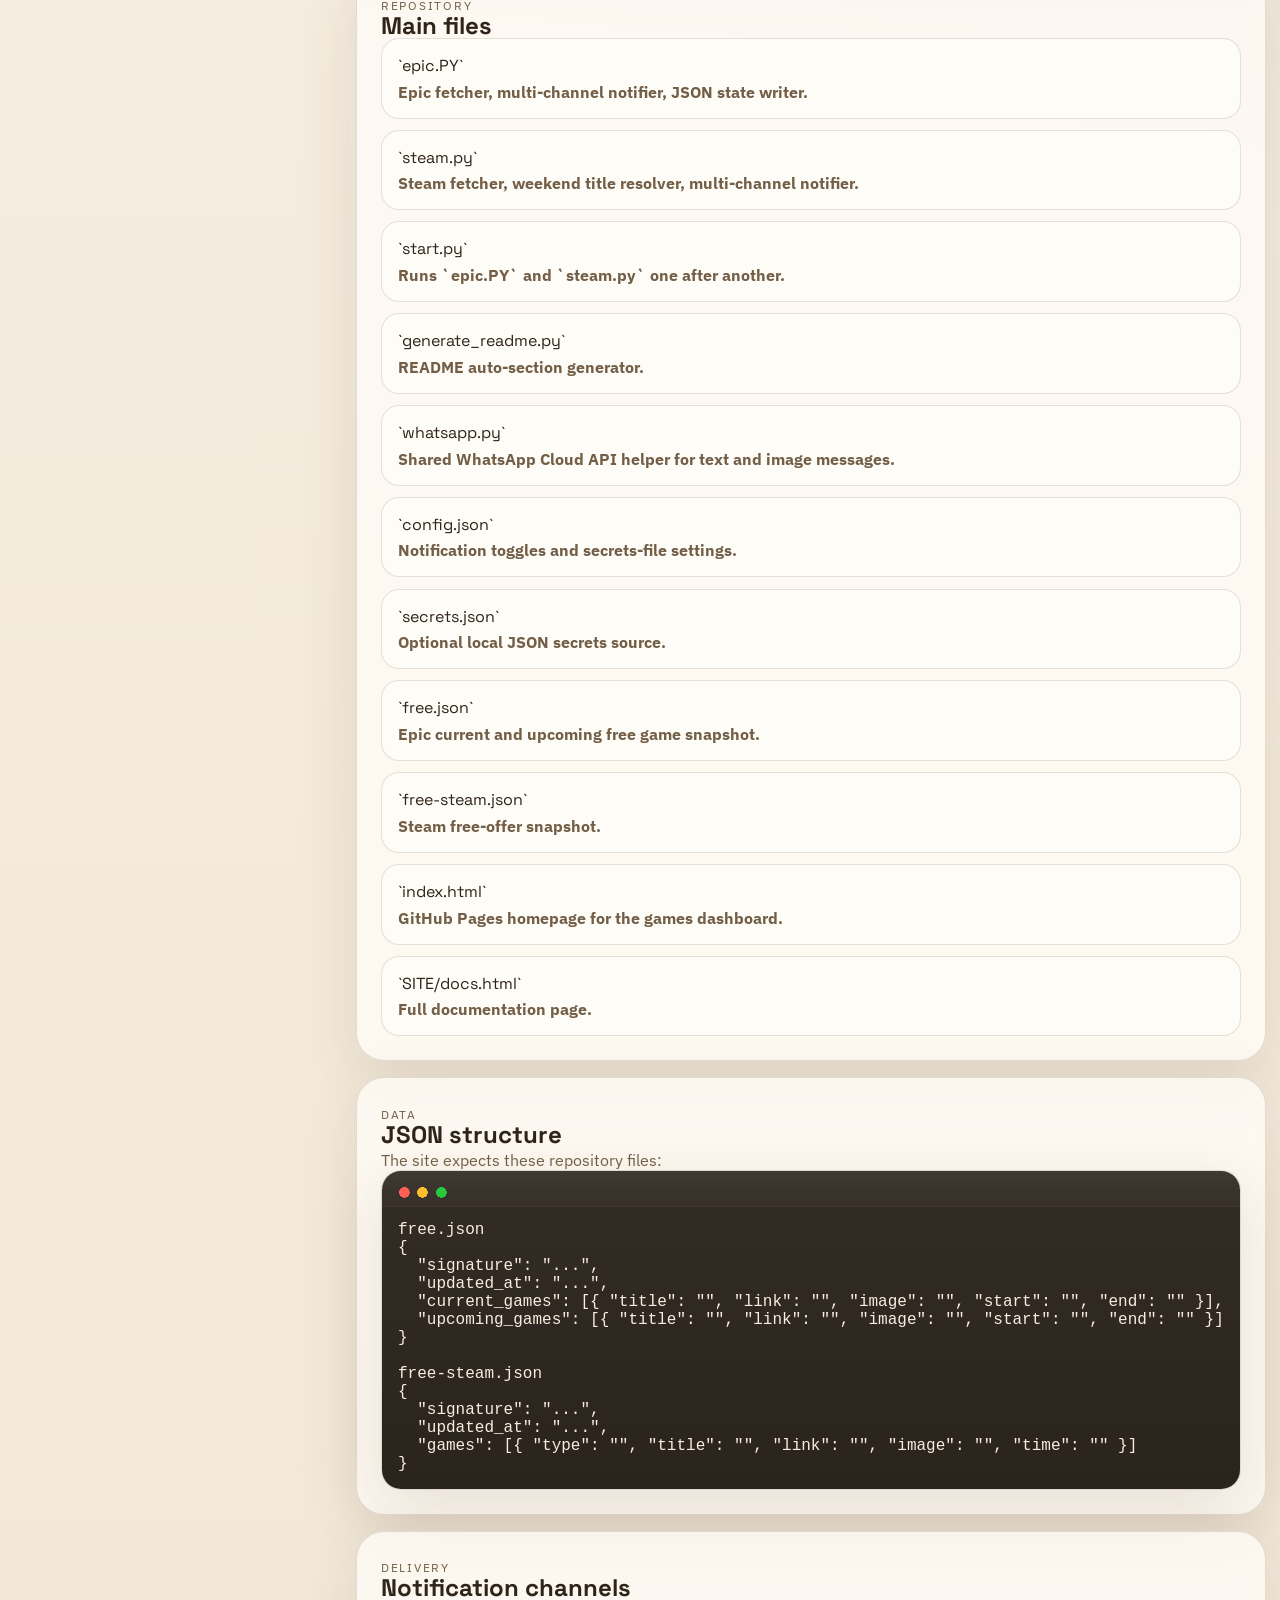
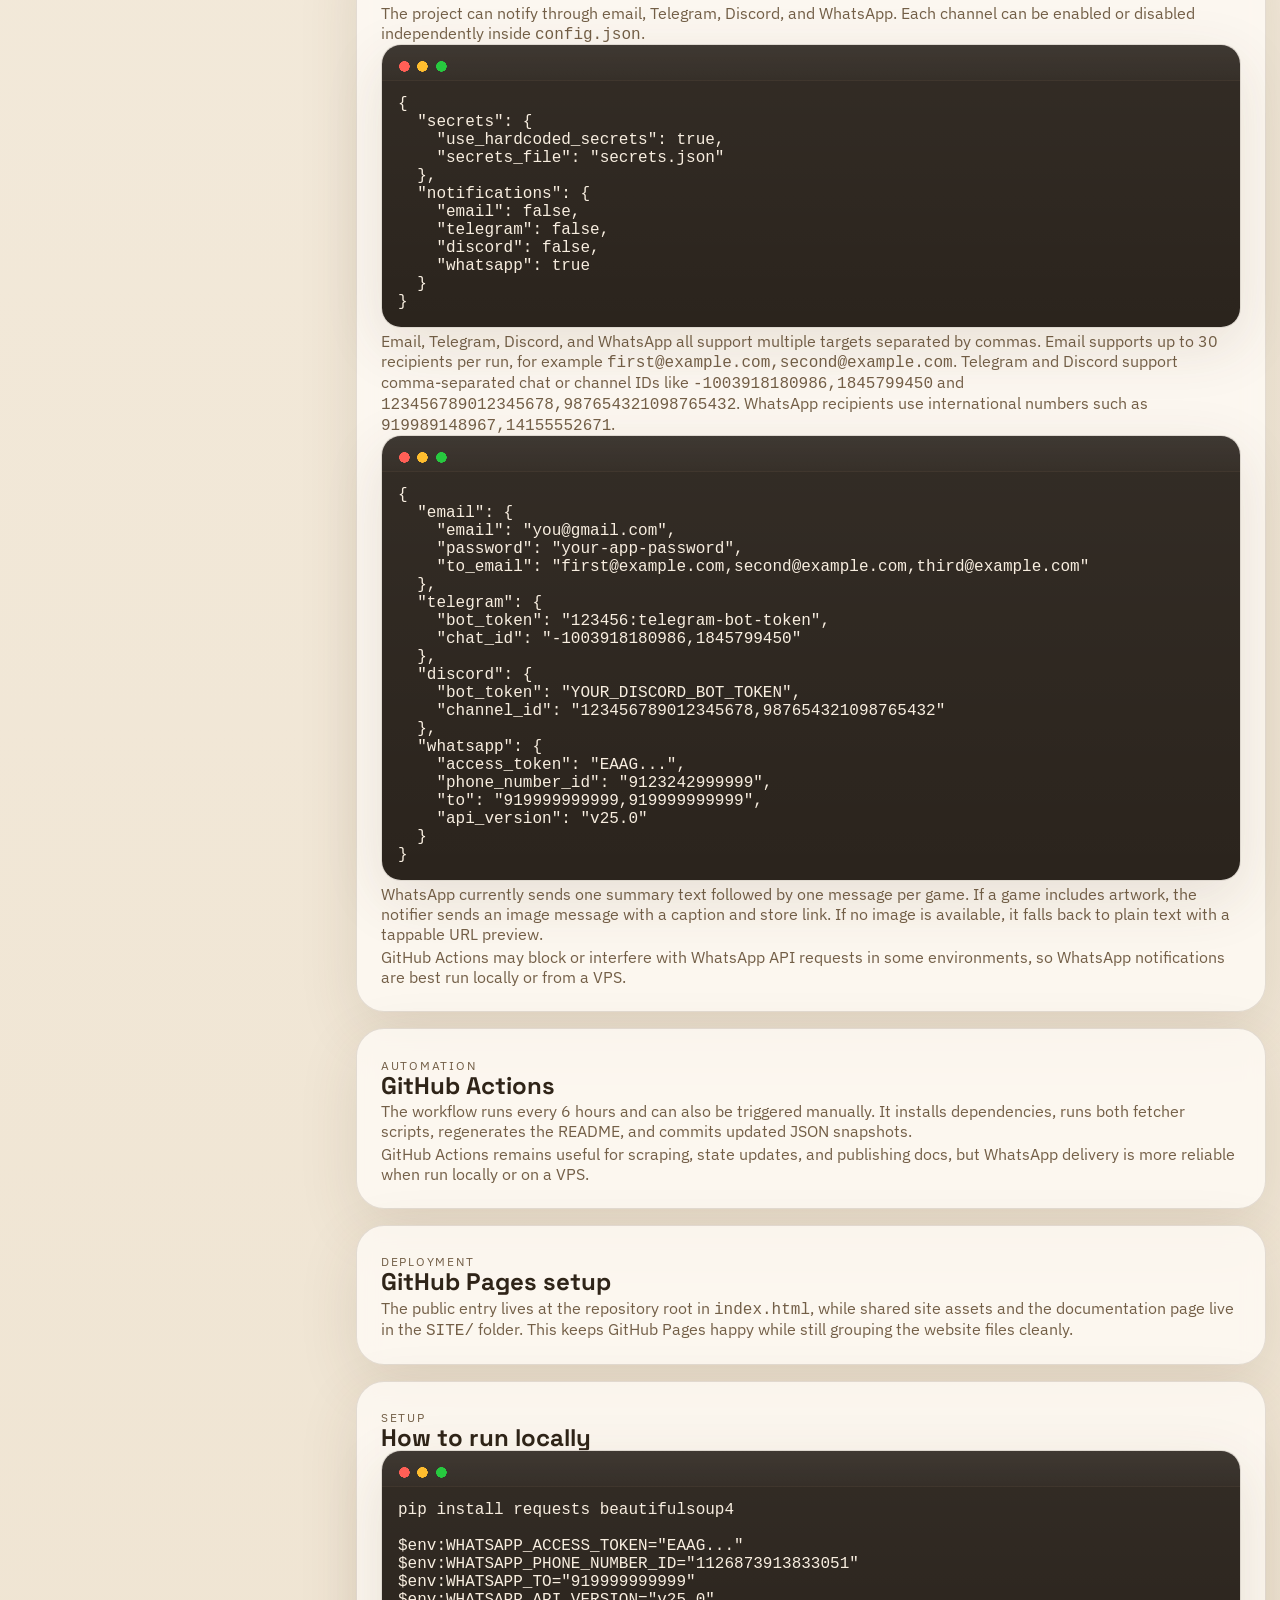
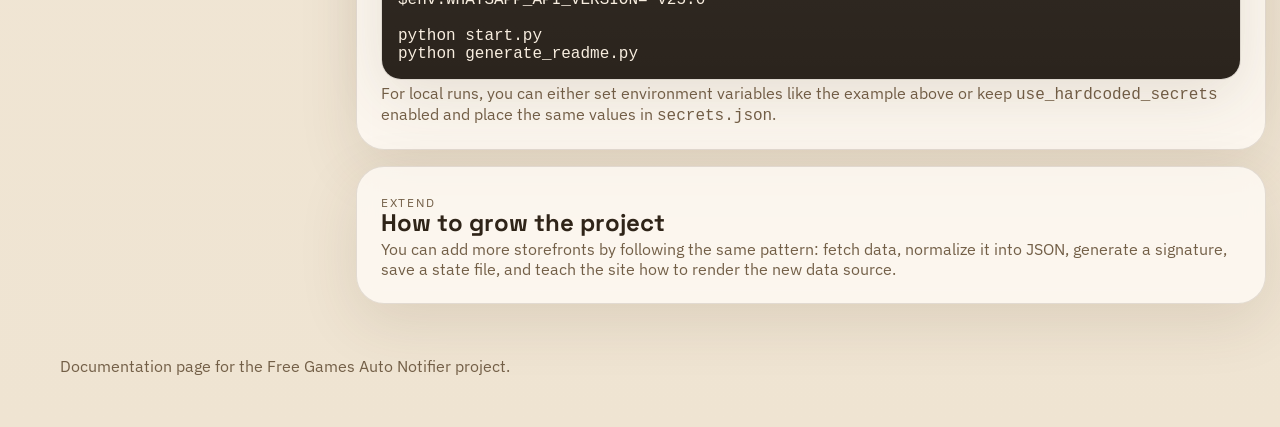
==== commit e2a930b1: "hehe" ====
--- a/SITE/docs.html
+++ b/SITE/docs.html
@@ -67,7 +67,7 @@
           <h2>What this project does</h2>
           <p>
             The project tracks free game promotions from Epic Games and Steam, stores structured JSON snapshots,
-            sends notifications through email, Telegram, and Discord when lineups change, updates the README automatically, and exposes the latest
+            sends notifications through email, Telegram, Discord, and WhatsApp when lineups change, updates the README automatically, and exposes the latest
             offers through this GitHub Pages site.
           </p>
         </section>
@@ -86,14 +86,18 @@
             </div>
             <div class="timeline-item">
               <strong>3. Detect changes</strong>
-              <p>A signature is built from the offer list so emails only send when the lineup actually changes.</p>
+              <p>A signature is built from the offer list so notifications only send when the lineup actually changes.</p>
             </div>
             <div class="timeline-item">
               <strong>4. Persist</strong>
               <p>The latest state is saved into `free.json` and `free-steam.json` for downstream consumers.</p>
             </div>
             <div class="timeline-item">
-              <strong>5. Publish</strong>
+              <strong>5. Notify</strong>
+              <p>The scripts deliver channel-specific messages for email, Telegram, Discord, and WhatsApp, including image-based WhatsApp updates when artwork is available.</p>
+            </div>
+            <div class="timeline-item">
+              <strong>6. Publish</strong>
               <p>`generate_readme.py` refreshes the README while GitHub Pages serves the JSON-backed website, and `start.py` runs both notifiers locally in sequence.</p>
             </div>
           </div>
@@ -103,10 +107,11 @@
           <p class="eyebrow">Repository</p>
           <h2>Main files</h2>
           <div class="info-table">
-            <div class="info-row"><span>`epic.PY`</span><strong>Epic fetcher, email sender, JSON state writer.</strong></div>
-            <div class="info-row"><span>`steam.py`</span><strong>Steam fetcher, weekend title resolver, JSON state writer.</strong></div>
+            <div class="info-row"><span>`epic.PY`</span><strong>Epic fetcher, multi-channel notifier, JSON state writer.</strong></div>
+            <div class="info-row"><span>`steam.py`</span><strong>Steam fetcher, weekend title resolver, multi-channel notifier.</strong></div>
             <div class="info-row"><span>`start.py`</span><strong>Runs `epic.PY` and `steam.py` one after another.</strong></div>
             <div class="info-row"><span>`generate_readme.py`</span><strong>README auto-section generator.</strong></div>
+            <div class="info-row"><span>`whatsapp.py`</span><strong>Shared WhatsApp Cloud API helper for text and image messages.</strong></div>
             <div class="info-row"><span>`config.json`</span><strong>Notification toggles and secrets-file settings.</strong></div>
             <div class="info-row"><span>`secrets.json`</span><strong>Optional local JSON secrets source.</strong></div>
             <div class="info-row"><span>`free.json`</span><strong>Epic current and upcoming free game snapshot.</strong></div>
@@ -142,27 +147,29 @@
           <p class="eyebrow">Delivery</p>
           <h2>Notification channels</h2>
           <p>
-            The project can notify through email, Telegram, and Discord. Each channel can be enabled or disabled
+            The project can notify through email, Telegram, Discord, and WhatsApp. Each channel can be enabled or disabled
             independently inside <code>config.json</code>.
           </p>
           <div class="code-card">
             <pre class="code-window"><code class="language-json">{
   "secrets": {
-    "use_hardcoded_secrets": false,
+    "use_hardcoded_secrets": true,
     "secrets_file": "secrets.json"
   },
   "notifications": {
-    "email": true,
-    "telegram": true,
-    "discord": true
+    "email": false,
+    "telegram": false,
+    "discord": false,
+    "whatsapp": true
   }
 }</code></pre>
           </div>
           <p>
-            Email, Telegram, and Discord all support multiple targets separated by commas. Email supports up to
+            Email, Telegram, Discord, and WhatsApp all support multiple targets separated by commas. Email supports up to
             30 recipients per run, for example <code>first@example.com,second@example.com</code>. Telegram and
             Discord support comma-separated chat or channel IDs like <code>-1003918180986,1845799450</code> and
-            <code>123456789012345678,987654321098765432</code>.
+            <code>123456789012345678,987654321098765432</code>. WhatsApp recipients use international numbers such as
+            <code>919989148967,14155552671</code>.
           </p>
           <div class="code-card">
             <pre class="code-window"><code class="language-json">{
@@ -178,9 +185,22 @@
   "discord": {
     "bot_token": "YOUR_DISCORD_BOT_TOKEN",
     "channel_id": "123456789012345678,987654321098765432"
+  },
+  "whatsapp": {
+    "access_token": "EAAG...",
+    "phone_number_id": "9123242999999",
+    "to": "919999999999,919999999999",
+    "api_version": "v25.0"
   }
 }</code></pre>
           </div>
+          <p>
+            WhatsApp currently sends one summary text followed by one message per game. If a game includes artwork,
+            the notifier sends an image message with a caption and store link. If no image is available, it falls back to plain text with a tappable URL preview.
+          </p>
+          <p>
+            GitHub Actions may block or interfere with WhatsApp API requests in some environments, so WhatsApp notifications are best run locally or from a VPS.
+          </p>
         </section>
 
         <section class="doc-block" id="automation">
@@ -190,6 +210,9 @@
             The workflow runs every 6 hours and can also be triggered manually. It installs dependencies,
             runs both fetcher scripts, regenerates the README, and commits updated JSON snapshots.
           </p>
+          <p>
+            GitHub Actions remains useful for scraping, state updates, and publishing docs, but WhatsApp delivery is more reliable when run locally or on a VPS.
+          </p>
         </section>
 
         <section class="doc-block" id="pages">
@@ -208,17 +231,18 @@
           <div class="code-card">
             <pre class="code-window"><code class="language-powershell">pip install requests beautifulsoup4
 
-$env:EMAIL="you@example.com"
-$env:PASSWORD="your-app-password"
-$env:TO_EMAIL="first@example.com,second@example.com"
-$env:TELEGRAM_BOT_TOKEN="123456:telegram-bot-token"
-$env:TELEGRAM_CHAT_ID="-1003918180986,1845799450"
-$env:DISCORD_BOT_TOKEN="your-discord-bot-token"
-$env:DISCORD_CHANNEL_ID="123456789012345678,987654321098765432"
+$env:WHATSAPP_ACCESS_TOKEN="EAAG..."
+$env:WHATSAPP_PHONE_NUMBER_ID="1126873913833051"
+$env:WHATSAPP_TO="919999999999"
+$env:WHATSAPP_API_VERSION="v25.0"
 
 python start.py
 python generate_readme.py</code></pre>
           </div>
+          <p>
+            For local runs, you can either set environment variables like the example above or keep
+            <code>use_hardcoded_secrets</code> enabled and place the same values in <code>secrets.json</code>.
+          </p>
         </section>
 
         <section class="doc-block" id="extend">
